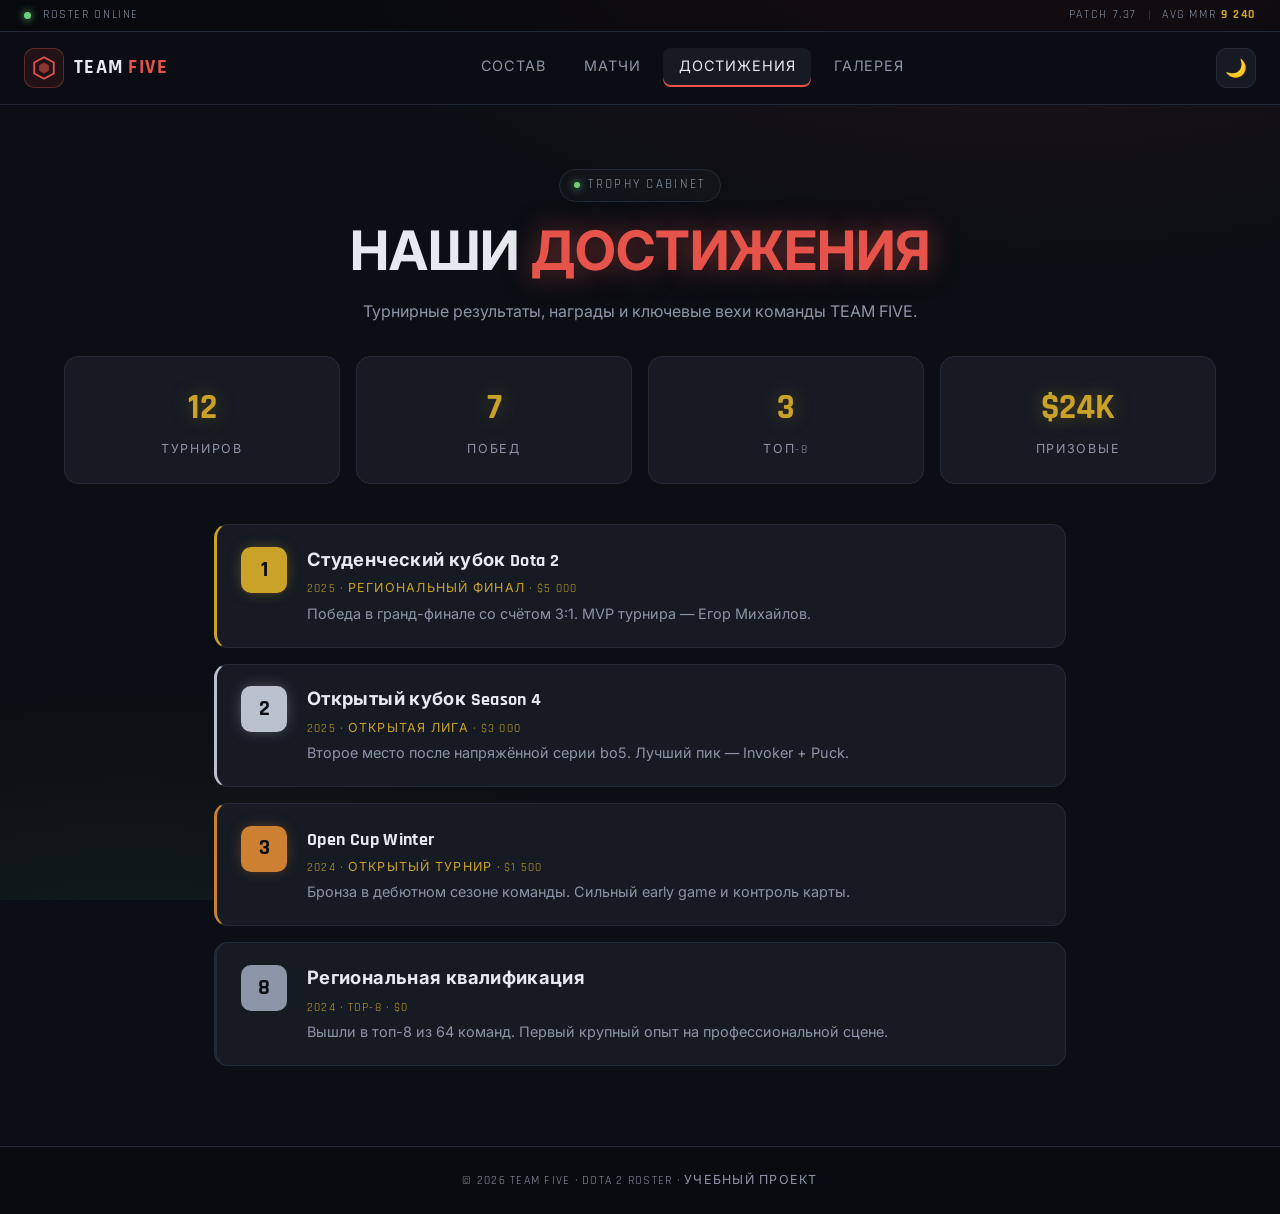
==== pages/achievements.html @ a3b238ed "+3 pages" ====
<!doctype html>
<html lang="ru">
    <head>
        <meta charset="UTF-8" />
        <meta name="viewport" content="width=device-width, initial-scale=1.0" />
        <meta
            name="description"
            content="TEAM FIVE — достижения и награды команды."
        />
        <title>TEAM FIVE — Achievements</title>
        <link rel="icon" href="../img/favicon.ico" type="image/x-icon" />
        <link rel="preconnect" href="https://fonts.googleapis.com" />
        <link rel="preconnect" href="https://fonts.gstatic.com" crossorigin />
        <link
            href="https://fonts.googleapis.com/css2?family=Rajdhani:wght@500;600;700&family=Inter:wght@400;500;600&display=swap"
            rel="stylesheet"
        />
        <link rel="stylesheet" href="../styles/index.css" />
        <link rel="stylesheet" href="../styles/achievements.css" />
    </head>
    <body>
        <div class="topbar">
            <div class="topbar__left">
                <span class="topbar__status"></span>
                <span class="topbar__label">ROSTER ONLINE</span>
            </div>
            <div class="topbar__right">
                <span class="topbar__patch">PATCH 7.37</span>
                <span class="topbar__divider"></span>
                <span class="topbar__mmr">AVG MMR <strong>9 240</strong></span>
            </div>
        </div>

        <header class="header">
            <a href="../index.html" class="header__logo">
                <span class="header__mark">
                    <svg
                        viewBox="0 0 24 24"
                        width="26"
                        height="26"
                        fill="none"
                        aria-hidden="true"
                    >
                        <path
                            d="M12 2 L21 7 V17 L12 22 L3 17 V7 Z"
                            stroke="currentColor"
                            stroke-width="1.6"
                            stroke-linejoin="round"
                        />
                        <path
                            d="M12 7 L16.5 9.5 V14.5 L12 17 L7.5 14.5 V9.5 Z"
                            fill="currentColor"
                            opacity=".55"
                        />
                    </svg>
                </span>
                <span class="header__title">TEAM<em>FIVE</em></span>
            </a>
            <nav class="header__nav" aria-label="Основная навигация">
                <a href="../index.html#roster" class="header__link">Состав</a>
                <a href="matches.html" class="header__link">Матчи</a>
                <a
                    href="achievements.html"
                    class="header__link header__link--active"
                    >Достижения</a
                >
                <a href="gallery.html" class="header__link">Галерея</a>
            </nav>
            <button
                class="theme-btn"
                id="themeBtn"
                type="button"
                aria-label="Сменить тему"
            >
                <span class="theme-btn__icon" id="themeIcon">🌙</span>
            </button>
        </header>

        <main class="achievements">
            <section class="page-hero">
                <p class="hero__eyebrow">
                    <span class="dot"></span> TROPHY CABINET
                </p>
                <h1 class="page-hero__title">
                    Наши <span class="hero__accent">достижения</span>
                </h1>
                <p class="page-hero__text">
                    Турнирные результаты, награды и ключевые вехи команды TEAM
                    FIVE.
                </p>
            </section>

            <!-- Ключевые цифры -->
            <section class="stats" aria-label="Ключевые показатели">
                <div class="stat">
                    <span class="stat__value">12</span>
                    <span class="stat__label">Турниров</span>
                </div>
                <div class="stat">
                    <span class="stat__value">7</span>
                    <span class="stat__label">Побед</span>
                </div>
                <div class="stat">
                    <span class="stat__value">3</span>
                    <span class="stat__label">Топ-8</span>
                </div>
                <div class="stat">
                    <span class="stat__value">$24K</span>
                    <span class="stat__label">Призовые</span>
                </div>
            </section>

            <!-- Список достижений -->
            <ul class="trophy-list">
                <li class="trophy trophy--gold">
                    <span class="trophy__place">1</span>
                    <div class="trophy__body">
                        <h3 class="trophy__title">Студенческий кубок Dota 2</h3>
                        <p class="trophy__meta">
                            2025 · Региональный финал · $5 000
                        </p>
                        <p class="trophy__text">
                            Победа в гранд-финале со счётом 3:1. MVP турнира —
                            Егор Михайлов.
                        </p>
                    </div>
                </li>
                <li class="trophy trophy--silver">
                    <span class="trophy__place">2</span>
                    <div class="trophy__body">
                        <h3 class="trophy__title">Открытый кубок Season 4</h3>
                        <p class="trophy__meta">
                            2025 · Открытая лига · $3 000
                        </p>
                        <p class="trophy__text">
                            Второе место после напряжённой серии bo5. Лучший пик
                            — Invoker + Puck.
                        </p>
                    </div>
                </li>
                <li class="trophy trophy--bronze">
                    <span class="trophy__place">3</span>
                    <div class="trophy__body">
                        <h3 class="trophy__title">Open Cup Winter</h3>
                        <p class="trophy__meta">
                            2024 · Открытый турнир · $1 500
                        </p>
                        <p class="trophy__text">
                            Бронза в дебютном сезоне команды. Сильный early game
                            и контроль карты.
                        </p>
                    </div>
                </li>
                <li class="trophy">
                    <span class="trophy__place">8</span>
                    <div class="trophy__body">
                        <h3 class="trophy__title">Региональная квалификация</h3>
                        <p class="trophy__meta">2024 · Top-8 · $0</p>
                        <p class="trophy__text">
                            Вышли в топ-8 из 64 команд. Первый крупный опыт на
                            профессиональной сцене.
                        </p>
                    </div>
                </li>
            </ul>
        </main>

        <footer class="footer">
            <p class="footer__text">
                © <span id="footerYear">2026</span> TEAM FIVE · Dota 2 Roster ·
                Учебный проект
            </p>
        </footer>

        <script src="../index.js"></script>
    </body>
</html>
---- styles/index.css ----
/* =========================================================
   index.css — Dota 2 esports team homepage
   ========================================================= */

/* ---------- Переменные ---------- */
:root {
    --bg: #0b0e14;
    --bg-soft: #11151d;
    --card-bg: #151a23;
    --card-bg-hover: #1b2230;
    --border: #232b38;
    --border-hover: #3a4658;
    --text: #e6e9ef;
    --text-dim: #8b95a7;
    --radiant: #6ecf7a;
    --dire: #e5534b;
    --gold: #c9a227;
    --accent: #e5534b;
    --radius: 14px;
    --shadow: 0 18px 40px -20px rgba(0, 0, 0, 0.8);
    --font-display: 'Rajdhani', 'Inter', sans-serif;
    --font-body: 'Inter', system-ui, sans-serif;
}

/* Светлая тема — по кнопке */
body.light {
    --bg: #f2f4f8;
    --bg-soft: #e8ebf1;
    --card-bg: #ffffff;
    --card-bg-hover: #f7f9fc;
    --border: #d7dce5;
    --border-hover: #b9c1cf;
    --text: #14181f;
    --text-dim: #5b6472;
    --shadow: 0 18px 40px -22px rgba(30, 40, 60, 0.35);
}

/* ---------- Reset ---------- */
*,
*::before,
*::after {
    box-sizing: border-box;
    margin: 0;
    padding: 0;
}
img {
    max-width: 100%;
    display: block;
}
a {
    color: inherit;
    text-decoration: none;
}
button {
    font: inherit;
    cursor: pointer;
}
ul {
    list-style: none;
}

/* ---------- База ---------- */
html {
    scroll-behavior: smooth;
}

body {
    font-family: var(--font-body);
    background: var(--bg);
    color: var(--text);
    line-height: 1.55;
    min-height: 100vh;
    transition:
        background 0.3s ease,
        color 0.3s ease;
    /* лёгкий «клиентский» градиент */
    background-image:
        radial-gradient(
            1200px 600px at 80% -10%,
            rgba(229, 83, 75, 0.1),
            transparent 60%
        ),
        radial-gradient(
            900px 500px at 10% 110%,
            rgba(110, 207, 122, 0.08),
            transparent 60%
        );
    background-attachment: fixed;
}

body.light {
    background-image:
        radial-gradient(
            1200px 600px at 80% -10%,
            rgba(229, 83, 75, 0.1),
            transparent 60%
        ),
        radial-gradient(
            900px 500px at 10% 110%,
            rgba(110, 207, 122, 0.1),
            transparent 60%
        );
}

/* ---------- Topbar ---------- */
.topbar {
    display: flex;
    align-items: center;
    justify-content: space-between;
    padding: 0.4rem 1.5rem;
    font-family: var(--font-display);
    font-size: 0.72rem;
    letter-spacing: 0.14em;
    text-transform: uppercase;
    color: var(--text-dim);
    background: rgba(0, 0, 0, 0.35);
    border-bottom: 1px solid var(--border);
}

.topbar__left,
.topbar__right {
    display: flex;
    align-items: center;
    gap: 0.75rem;
}

.topbar__status {
    width: 7px;
    height: 7px;
    border-radius: 50%;
    background: var(--radiant);
    box-shadow: 0 0 8px var(--radiant);
    animation: pulse 2s ease-in-out infinite;
}

.topbar__mmr strong {
    color: var(--gold);
}
.topbar__divider {
    width: 1px;
    height: 10px;
    background: var(--border);
}

/* ---------- Header ---------- */
.header {
    display: flex;
    align-items: center;
    justify-content: space-between;
    gap: 1rem;
    padding: 1rem 1.5rem;
    background: rgba(11, 14, 20, 0.85);
    border-bottom: 1px solid var(--border);
    backdrop-filter: blur(8px);
    position: sticky;
    top: 0;
    z-index: 100;
}

body.light .header {
    background: rgba(242, 244, 248, 0.85);
}

.header__logo {
    display: flex;
    align-items: center;
    gap: 0.6rem;
}

.header__mark {
    display: grid;
    place-items: center;
    width: 40px;
    height: 40px;
    color: var(--accent);
    background: rgba(229, 83, 75, 0.1);
    border: 1px solid rgba(229, 83, 75, 0.35);
    border-radius: 10px;
    transition: transform 0.3s ease;
}

.header__logo:hover .header__mark {
    transform: rotate(-8deg);
}

.header__title {
    font-family: var(--font-display);
    font-size: 1.25rem;
    font-weight: 700;
    letter-spacing: 0.08em;
    text-transform: uppercase;
}

.header__title em {
    font-style: normal;
    color: var(--accent);
    margin-left: 0.15em;
}

.header__nav {
    display: flex;
    gap: 0.4rem;
}

.header__link {
    font-family: var(--font-display);
    font-size: 0.9rem;
    letter-spacing: 0.06em;
    text-transform: uppercase;
    padding: 0.5rem 1rem;
    border-radius: 8px;
    color: var(--text-dim);
    transition:
        color 0.2s ease,
        background 0.2s ease;
}

.header__link:hover,
.header__link--active {
    color: var(--text);
    background: var(--card-bg);
}

.header__link--active {
    box-shadow: inset 0 -2px 0 var(--accent);
}

.theme-btn {
    display: grid;
    place-items: center;
    width: 40px;
    height: 40px;
    background: var(--card-bg);
    border: 1px solid var(--border);
    border-radius: 10px;
    font-size: 1.1rem;
    transition:
        border-color 0.2s ease,
        transform 0.2s ease;
}

.theme-btn:hover {
    border-color: var(--accent);
    transform: translateY(-1px);
}

/* ---------- Hero ---------- */
.hero {
    position: relative;
    overflow: hidden;
    padding: 6rem 1.5rem 5rem;
}

.hero__bg {
    position: absolute;
    inset: 0;
    background:
        radial-gradient(
            600px circle at 50% 30%,
            rgba(229, 83, 75, 0.16),
            transparent 60%
        ),
        repeating-linear-gradient(
            90deg,
            rgba(255, 255, 255, 0.02) 0 1px,
            transparent 1px 80px
        );
    pointer-events: none;
}

.hero__inner {
    position: relative;
    max-width: 860px;
    margin: 0 auto;
    text-align: center;
}

.hero__eyebrow {
    display: inline-flex;
    align-items: center;
    gap: 0.5rem;
    font-family: var(--font-display);
    font-size: 0.8rem;
    letter-spacing: 0.18em;
    color: var(--text-dim);
    padding: 0.35rem 0.9rem;
    border: 1px solid var(--border);
    border-radius: 999px;
    margin-bottom: 1.5rem;
    background: rgba(255, 255, 255, 0.02);
}

.hero__eyebrow .dot {
    width: 6px;
    height: 6px;
    border-radius: 50%;
    background: var(--radiant);
    box-shadow: 0 0 8px var(--radiant);
}

.hero__title {
    font-family: var(--font-display);
    font-size: clamp(2.6rem, 7vw, 5rem);
    font-weight: 700;
    line-height: 1.02;
    letter-spacing: 0.01em;
    text-transform: uppercase;
    margin-bottom: 1.25rem;
}

.hero__accent {
    color: var(--accent);
    text-shadow: 0 0 28px rgba(229, 83, 75, 0.5);
}

.hero__text {
    max-width: 560px;
    margin: 0 auto 2.25rem;
    color: var(--text-dim);
    font-size: 1.02rem;
}

.hero__cta {
    display: inline-flex;
    align-items: center;
    gap: 0.5rem;
    padding: 0.85rem 1.9rem;
    font-family: var(--font-display);
    font-size: 0.95rem;
    font-weight: 600;
    letter-spacing: 0.1em;
    text-transform: uppercase;
    color: #fff;
    background: linear-gradient(180deg, #f0625b, #c73c35);
    border: 1px solid #ff7a72;
    border-radius: 10px;
    box-shadow:
        0 10px 28px -10px rgba(229, 83, 75, 0.65),
        inset 0 1px 0 rgba(255, 255, 255, 0.25);
    transition:
        transform 0.2s ease,
        box-shadow 0.2s ease;
}

.hero__cta:hover {
    transform: translateY(-2px);
    box-shadow:
        0 16px 34px -12px rgba(229, 83, 75, 0.8),
        inset 0 1px 0 rgba(255, 255, 255, 0.25);
}

.hero__cta svg {
    transition: transform 0.2s ease;
}
.hero__cta:hover svg {
    transform: translateY(2px);
}

/* ---------- Roster ---------- */
.roster {
    max-width: 1200px;
    margin: 0 auto;
    padding: 1rem 1.5rem 5rem;
}

.roster__head {
    display: flex;
    align-items: baseline;
    justify-content: space-between;
    gap: 1rem;
    flex-wrap: wrap;
    margin-bottom: 1.75rem;
    padding-bottom: 0.85rem;
    border-bottom: 1px solid var(--border);
}

.roster__title {
    font-family: var(--font-display);
    font-size: 1.7rem;
    font-weight: 700;
    letter-spacing: 0.05em;
    text-transform: uppercase;
}

.roster__hint {
    font-family: var(--font-display);
    font-size: 0.8rem;
    letter-spacing: 0.14em;
    text-transform: uppercase;
    color: var(--text-dim);
}

.roster__list {
    display: flex;
    flex-wrap: wrap;
    gap: 1rem;
    justify-content: center;
}

/* ---------- Player card ---------- */
.player {
    flex: 1 1 200px;
    max-width: 220px;
    min-width: 175px;
}

.player__link {
    position: relative;
    display: flex;
    flex-direction: column;
    gap: 0.85rem;
    height: 100%;
    padding: 0.9rem 0.9rem 1rem;
    background: var(--card-bg);
    border: 1px solid var(--border);
    border-radius: var(--radius);
    overflow: hidden;
    transition:
        transform 0.35s cubic-bezier(0.2, 0.8, 0.2, 1),
        border-color 0.35s ease,
        box-shadow 0.35s ease,
        background 0.35s ease;
    will-change: transform;
    transform-style: preserve-3d;
}

/* верхняя акцентная полоска */
.player__link::before {
    content: '';
    position: absolute;
    top: 0;
    left: 0;
    right: 0;
    height: 3px;
    background: linear-gradient(90deg, transparent, var(--accent), transparent);
    opacity: 0;
    transition: opacity 0.3s ease;
}

/* блик при ховере */
.player__link::after {
    content: '';
    position: absolute;
    inset: 0;
    background: radial-gradient(
        220px circle at 50% 0%,
        rgba(229, 83, 75, 0.18),
        transparent 65%
    );
    opacity: 0;
    transition: opacity 0.4s ease;
    pointer-events: none;
}

.player__link:hover,
.player__link:focus-visible {
    background: var(--card-bg-hover);
    border-color: var(--border-hover);
    transform: translateY(-6px);
    box-shadow: var(--shadow);
    outline: none;
}

.player__link:hover::before,
.player__link:focus-visible::before,
.player__link:hover::after,
.player__link:focus-visible::after {
    opacity: 1;
}

/* top row: pos + badge */
.player__top {
    display: flex;
    align-items: center;
    justify-content: space-between;
}

.player__pos {
    display: grid;
    place-items: center;
    width: 26px;
    height: 26px;
    font-family: var(--font-display);
    font-size: 0.85rem;
    font-weight: 700;
    color: var(--bg);
    background: var(--gold);
    border-radius: 6px;
    box-shadow: 0 0 12px -2px rgba(201, 162, 39, 0.6);
}

.player__badge {
    font-family: var(--font-display);
    font-size: 0.62rem;
    font-weight: 700;
    letter-spacing: 0.14em;
    padding: 0.18rem 0.45rem;
    border-radius: 4px;
    border: 1px solid;
}

.player__badge--radiant {
    color: var(--radiant);
    border-color: rgba(110, 207, 122, 0.4);
    background: rgba(110, 207, 122, 0.08);
}
.player__badge--dire {
    color: var(--dire);
    border-color: rgba(229, 83, 75, 0.4);
    background: rgba(229, 83, 75, 0.08);
}

/* avatar */
.player__avatar-wrap {
    position: relative;
    width: 100%;
    aspect-ratio: 1 / 1;
    border-radius: 10px;
    overflow: hidden;
    background: var(--bg-soft);
    border: 1px solid var(--border);
    transition: border-color 0.3s ease;
}

.player__link:hover .player__avatar-wrap {
    border-color: var(--accent);
}

.player__avatar {
    width: 100%;
    height: 100%;
    object-fit: cover;
    filter: saturate(0.7) contrast(1.05);
    transition:
        transform 0.5s cubic-bezier(0.2, 0.8, 0.2, 1),
        filter 0.4s ease;
}

.player__link:hover .player__avatar {
    transform: scale(1.08);
    filter: saturate(1) contrast(1.1);
}

.player__level {
    position: absolute;
    bottom: 0.45rem;
    right: 0.45rem;
    font-family: var(--font-display);
    font-size: 0.66rem;
    font-weight: 700;
    letter-spacing: 0.1em;
    padding: 0.15rem 0.4rem;
    background: rgba(0, 0, 0, 0.7);
    color: var(--gold);
    border: 1px solid rgba(201, 162, 39, 0.5);
    border-radius: 4px;
    backdrop-filter: blur(4px);
}

/* info */
.player__info {
    display: flex;
    flex-direction: column;
    gap: 0.15rem;
}

.player__name {
    font-family: var(--font-display);
    font-size: 1.02rem;
    font-weight: 700;
    letter-spacing: 0.02em;
    line-height: 1.2;
}

.player__role {
    font-size: 0.76rem;
    color: var(--text-dim);
    letter-spacing: 0.03em;
}

/* stats */
.player__stats {
    display: flex;
    gap: 0.5rem;
    padding-top: 0.65rem;
    border-top: 1px dashed var(--border);
    font-family: var(--font-display);
    font-size: 0.72rem;
    letter-spacing: 0.04em;
    color: var(--text-dim);
}

.player__stats span {
    display: inline-flex;
    gap: 0.28rem;
}
.player__stats em {
    font-style: normal;
    color: var(--text);
    opacity: 0.7;
}
.player__stats span:first-child {
    color: var(--radiant);
}

/* arrow */
.player__arrow {
    position: absolute;
    right: 0.85rem;
    bottom: 0.85rem;
    font-size: 1rem;
    color: var(--accent);
    opacity: 0;
    transform: translateX(-6px);
    transition:
        opacity 0.3s ease,
        transform 0.3s ease;
}

.player__link:hover .player__arrow,
.player__link:focus-visible .player__arrow {
    opacity: 1;
    transform: translateX(0);
}

/* ---------- About ---------- */
.about {
    max-width: 1200px;
    margin: 0 auto;
    padding: 0 1.5rem 5rem;
}

.about__grid {
    display: grid;
    grid-template-columns: repeat(auto-fit, minmax(240px, 1fr));
    gap: 1rem;
}

.about__card {
    padding: 1.5rem 1.35rem;
    background: var(--card-bg);
    border: 1px solid var(--border);
    border-radius: var(--radius);
    transition:
        border-color 0.3s ease,
        transform 0.3s ease;
}

.about__card:hover {
    border-color: var(--border-hover);
    transform: translateY(-3px);
}

.about__heading {
    font-family: var(--font-display);
    font-size: 1.1rem;
    font-weight: 700;
    letter-spacing: 0.05em;
    text-transform: uppercase;
    margin-bottom: 0.6rem;
    color: var(--accent);
}

.about__card p {
    font-size: 0.92rem;
    line-height: 1.65;
    color: var(--text-dim);
}

/* ---------- Footer ---------- */
.footer {
    padding: 1.5rem;
    text-align: center;
    border-top: 1px solid var(--border);
    background: rgba(0, 0, 0, 0.25);
}

body.light .footer {
    background: rgba(0, 0, 0, 0.03);
}

.footer__text {
    font-family: var(--font-display);
    font-size: 0.78rem;
    letter-spacing: 0.1em;
    text-transform: uppercase;
    color: var(--text-dim);
}

/* ---------- Animations ---------- */
@keyframes pulse {
    0%,
    100% {
        opacity: 1;
        transform: scale(1);
    }
    50% {
        opacity: 0.5;
        transform: scale(0.85);
    }
}

/* ---------- Адаптив ---------- */
@media (max-width: 900px) {
    .player {
        flex-basis: 200px;
    }
}

@media (max-width: 640px) {
    .topbar {
        padding: 0.35rem 1rem;
        font-size: 0.66rem;
    }
    .topbar__mmr {
        display: none;
    }
    .header {
        padding: 0.75rem 1rem;
    }
    .header__nav {
        display: none;
    }
    .hero {
        padding: 4rem 1.25rem 3.5rem;
    }

    .roster__head {
        flex-direction: column;
        align-items: flex-start;
        gap: 0.35rem;
    }

    .player {
        flex: 1 1 calc(50% - 0.5rem);
        max-width: none;
        min-width: 0;
    }

    .player__link {
        padding: 0.75rem;
        gap: 0.7rem;
    }
    .player__name {
        font-size: 0.92rem;
    }
    .player__role {
        font-size: 0.7rem;
    }
    .player__stats {
        font-size: 0.68rem;
    }
}

@media (max-width: 380px) {
    .player {
        flex: 1 1 100%;
    }
}

/* ---------- Reduced motion ---------- */
@media (prefers-reduced-motion: reduce) {
    *,
    *::before,
    *::after {
        animation-duration: 0.001ms !important;
        animation-iteration-count: 1 !important;
        transition-duration: 0.001ms !important;
    }
    html {
        scroll-behavior: auto;
    }
}
---- styles/achievements.css ----
/* =========================================================
   achievements.css — страница достижений
   ========================================================= */

.page-hero {
    max-width: 860px;
    margin: 0 auto;
    padding: 4rem 1.5rem 2rem;
    text-align: center;
}

.page-hero__title {
    font-family: var(--font-display);
    font-size: clamp(2rem, 5vw, 3.4rem);
    font-weight: 700;
    line-height: 1.05;
    text-transform: uppercase;
    margin-bottom: 1rem;
}

.page-hero__text {
    max-width: 560px;
    margin: 0 auto;
    color: var(--text-dim);
    font-size: 1rem;
}

/* ---------- Stats ---------- */
.stats {
    max-width: 1200px;
    margin: 0 auto;
    padding: 0 1.5rem 2.5rem;
    display: grid;
    grid-template-columns: repeat(auto-fit, minmax(160px, 1fr));
    gap: 1rem;
}

.stat {
    display: flex;
    flex-direction: column;
    align-items: center;
    gap: 0.3rem;
    padding: 1.5rem 1rem;
    background: var(--card-bg);
    border: 1px solid var(--border);
    border-radius: var(--radius);
    transition:
        border-color 0.3s ease,
        transform 0.3s ease;
}

.stat:hover {
    border-color: var(--border-hover);
    transform: translateY(-3px);
}

.stat__value {
    font-family: var(--font-display);
    font-size: 2.2rem;
    font-weight: 700;
    color: var(--gold);
    text-shadow: 0 0 20px rgba(201, 162, 39, 0.4);
}

.stat__label {
    font-family: var(--font-display);
    font-size: 0.78rem;
    letter-spacing: 0.14em;
    text-transform: uppercase;
    color: var(--text-dim);
}

/* ---------- Trophy list ---------- */
.trophy-list {
    max-width: 900px;
    margin: 0 auto;
    padding: 0 1.5rem 5rem;
    display: flex;
    flex-direction: column;
    gap: 1rem;
}

.trophy {
    display: flex;
    gap: 1.25rem;
    padding: 1.35rem 1.5rem;
    background: var(--card-bg);
    border: 1px solid var(--border);
    border-left-width: 3px;
    border-radius: var(--radius);
    transition:
        border-color 0.3s ease,
        transform 0.3s ease,
        background 0.3s ease;
}

.trophy:hover {
    background: var(--card-bg-hover);
    border-color: var(--border-hover);
    transform: translateX(4px);
}

.trophy--gold {
    border-left-color: var(--gold);
}
.trophy--silver {
    border-left-color: #b9c1cf;
}
.trophy--bronze {
    border-left-color: #cd7f32;
}

.trophy__place {
    flex-shrink: 0;
    display: grid;
    place-items: center;
    width: 46px;
    height: 46px;
    font-family: var(--font-display);
    font-size: 1.4rem;
    font-weight: 700;
    color: var(--bg);
    background: var(--gold);
    border-radius: 10px;
    box-shadow: 0 0 16px -4px rgba(201, 162, 39, 0.6);
}

.trophy--silver .trophy__place {
    background: #b9c1cf;
    box-shadow: 0 0 16px -4px rgba(185, 193, 207, 0.6);
}
.trophy--bronze .trophy__place {
    background: #cd7f32;
    box-shadow: 0 0 16px -4px rgba(205, 127, 50, 0.6);
}
.trophy:not(.trophy--gold):not(.trophy--silver):not(.trophy--bronze)
    .trophy__place {
    background: var(--text-dim);
    box-shadow: none;
}

.trophy__body {
    display: flex;
    flex-direction: column;
    gap: 0.25rem;
    min-width: 0;
}

.trophy__title {
    font-family: var(--font-display);
    font-size: 1.15rem;
    font-weight: 700;
    letter-spacing: 0.02em;
}

.trophy__meta {
    font-family: var(--font-display);
    font-size: 0.78rem;
    letter-spacing: 0.1em;
    text-transform: uppercase;
    color: var(--gold);
}

.trophy__text {
    font-size: 0.9rem;
    line-height: 1.55;
    color: var(--text-dim);
}

@media (max-width: 640px) {
    .trophy {
        padding: 1rem 1.1rem;
        gap: 0.9rem;
    }
    .trophy__place {
        width: 38px;
        height: 38px;
        font-size: 1.1rem;
    }
    .trophy__title {
        font-size: 1rem;
    }
}
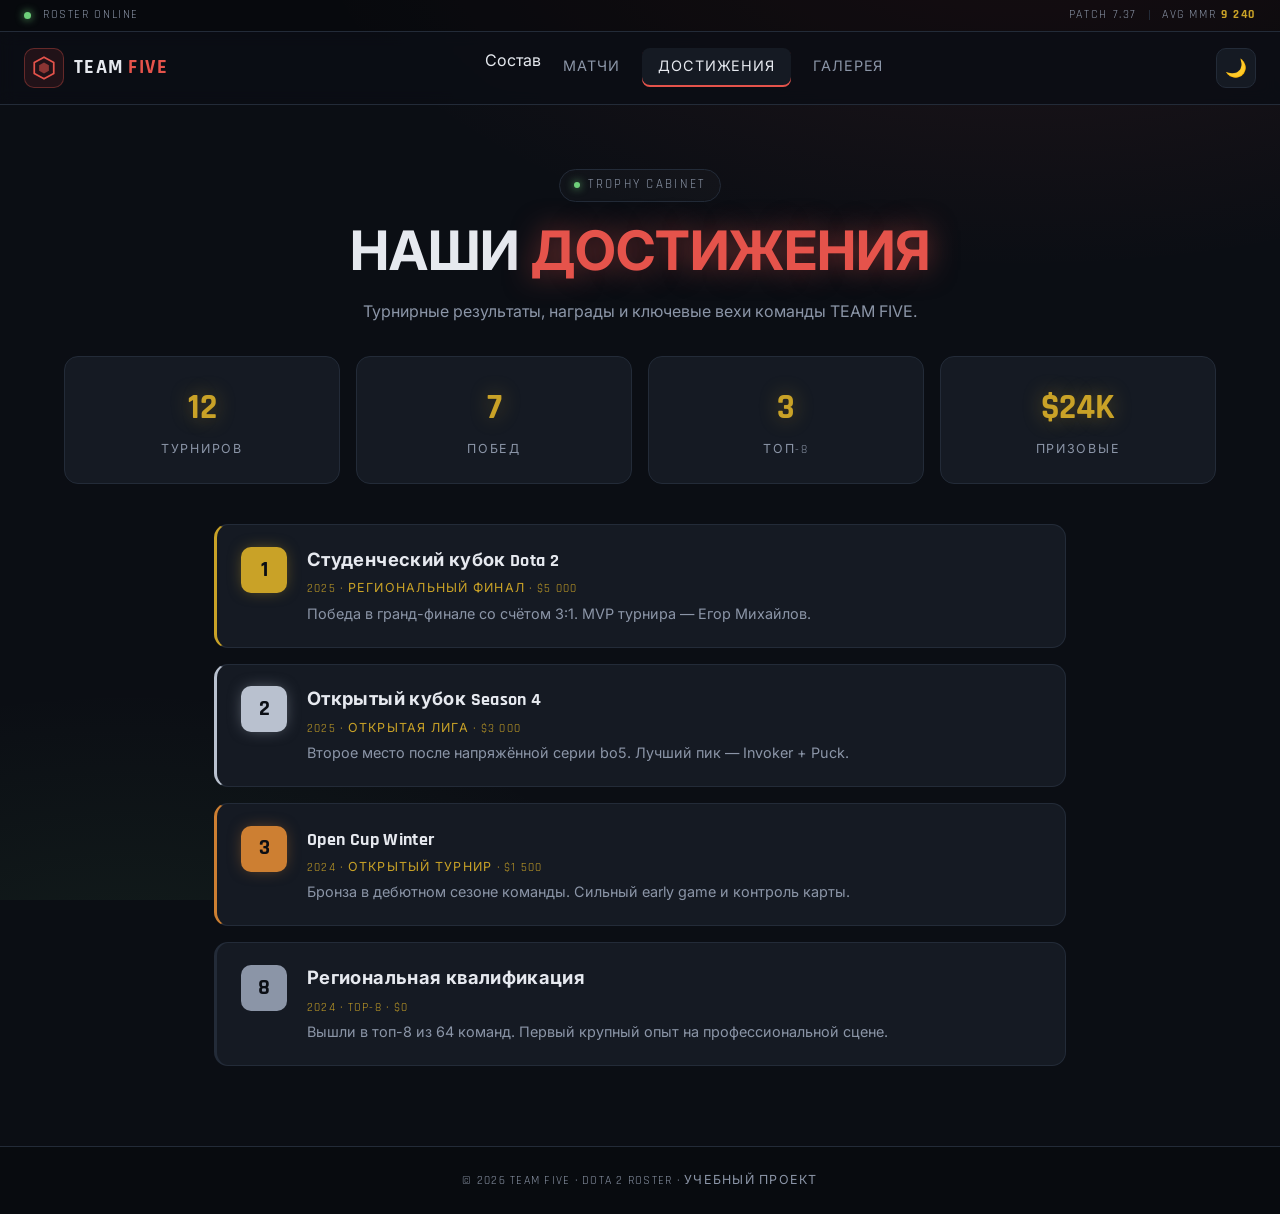
==== commit a26c10f3: "+3 pages fix" ====
--- a/pages/achievements.html
+++ b/pages/achievements.html
@@ -57,14 +57,24 @@
                 <span class="header__title">TEAM<em>FIVE</em></span>
             </a>
             <nav class="header__nav" aria-label="Основная навигация">
-                <a href="../index.html#roster" class="header__link">Состав</a>
-                <a href="matches.html" class="header__link">Матчи</a>
+                <a href="https://skapty6260.github.io/collab_test/index.html"
+                    >Состав</a
+                >
                 <a
-                    href="achievements.html"
+                    href="https://skapty6260.github.io/collab_test/pages/matches.html"
+                    class="header__link"
+                    >Матчи</a
+                >
+                <a
+                    href="https://skapty6260.github.io/collab_test/pages/achievements.html"
                     class="header__link header__link--active"
                     >Достижения</a
                 >
-                <a href="gallery.html" class="header__link">Галерея</a>
+                <a
+                    href="https://skapty6260.github.io/collab_test/pages/gallery.html"
+                    class="header__link"
+                    >Галерея</a
+                >
             </nav>
             <button
                 class="theme-btn"
